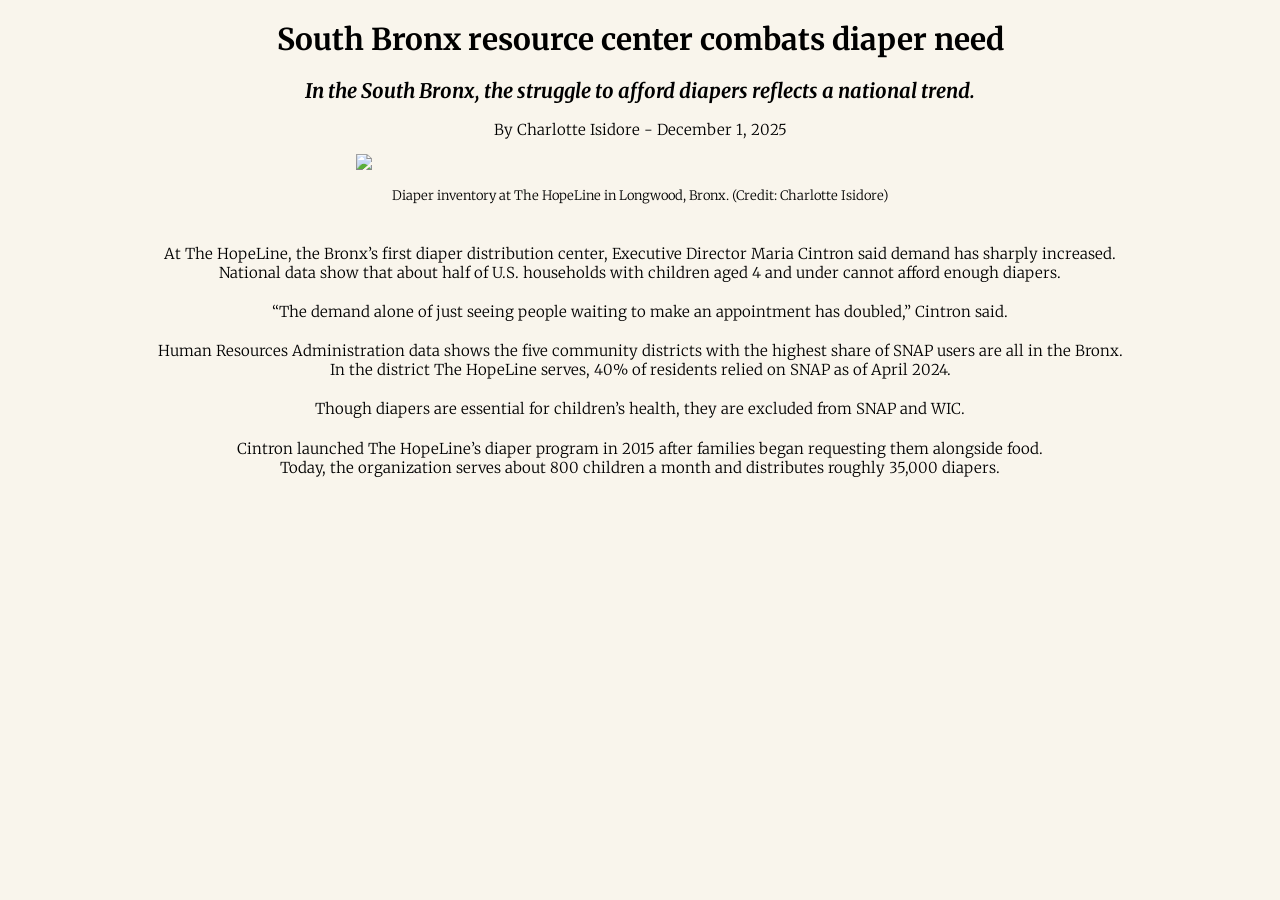
==== index.html @ 67afee9a "Rename 01-html-diaper-need-south-bronx.html to index.html" ====
<!DOCTYPE html>
<html>
	<head> <link rel="preconnect" href="https://fonts.googleapis.com">
		<link rel="preconnect" href="https://fonts.gstatic.com" crossorigin>
		<link href="https://fonts.googleapis.com/css2?family=Merriweather:ital,opsz,wght@0,18..144,300..900;1,18..144,300..900&display=swap" rel="stylesheet"> 
	 <link rel="stylesheet" type="text/css" href="styles.css">
	</head>
	<body>
		
		<h1>South Bronx resource center combats diaper need </h1>

		<h2>In the South Bronx, the struggle to afford diapers reflects a national trend.</h2>

		<h3>By Charlotte Isidore - December 1, 2025 </h3>

		<img src="20251111_HopeLineDiaperSupply copy.jpg">

		<h4> Diaper inventory at The HopeLine in Longwood, Bronx. (Credit: Charlotte Isidore) </h4>

		<p> At The HopeLine, the Bronx’s first diaper distribution center, Executive Director Maria Cintron said demand has sharply increased. <br> National data show that about half of U.S. households with children aged 4 and under cannot afford enough diapers. </p>

		<p> “The demand alone of just seeing people waiting to make an appointment has doubled,” Cintron said. </p>

		<p> Human Resources Administration data shows the five community districts with the highest share of SNAP users are all in the Bronx. <br> In the district The HopeLine serves, 40% of residents relied on SNAP as of April 2024. </p>

		<p> Though diapers are essential for children’s health, they are excluded from SNAP and WIC. </p>

		<p> Cintron launched The HopeLine’s diaper program in 2015 after families began requesting them alongside food. <br> Today, the organization serves about 800 children a month and distributes roughly 35,000 diapers. </p>

	 </body>
</html>
---- styles.css ----
body { 
	font-family:merriweather; 
	font-size: 15px;
	text-align: center;
	background-color: #F9F5EC;
}
	

h1 {
	color:black;
	font-size:30px;
	font-weight: bolder;
}

 h2 {
 	color:black;
 	font-size:20px;
 	font-style: italic;
 	font-style: bold;
}

h3 {
	font-size: 15px;
	font-weight: lighter;
}

h4 { font-size:13px; 
	font-weight: lighter;
	padding-bottom: 20px;

}


img {
	display: block;
	width: 45%;
	padding: auto;
	margin-left: auto;
	margin-right: auto;
}


p {
	font-weight:lighter;
	margin: 20.1px;
	 padding: auto;}
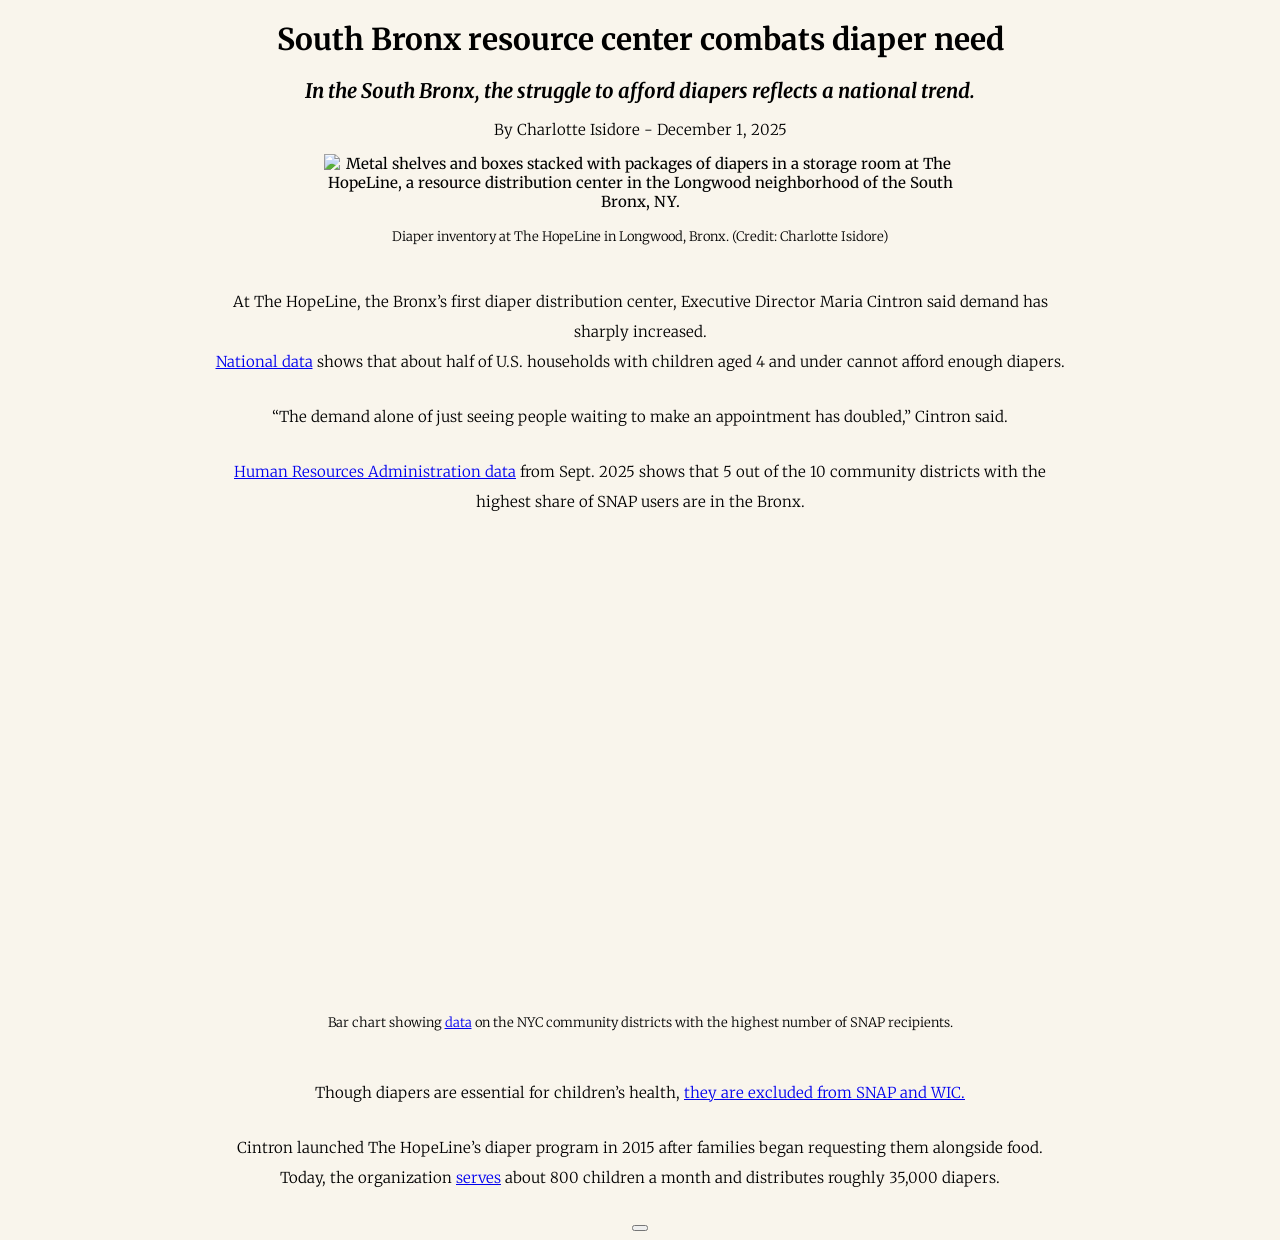
==== commit f135b72f: "Add files via upload" ====
--- a/index.html
+++ b/index.html
@@ -13,19 +13,25 @@
 
 		<h3>By Charlotte Isidore - December 1, 2025 </h3>
 
-		<img src="20251111_HopeLineDiaperSupply copy.jpg">
+		<img src="20251111_HopeLineDiaperSupply copy.jpg" alt= "Metal shelves and boxes stacked with packages of diapers in a storage room at The HopeLine, a resource distribution center in the Longwood neighborhood of the South Bronx, NY." class="center">
 
 		<h4> Diaper inventory at The HopeLine in Longwood, Bronx. (Credit: Charlotte Isidore) </h4>
 
-		<p> At The HopeLine, the Bronx’s first diaper distribution center, Executive Director Maria Cintron said demand has sharply increased. <br> National data show that about half of U.S. households with children aged 4 and under cannot afford enough diapers. </p>
+		<p> At The HopeLine, the Bronx’s first diaper distribution center, Executive Director Maria Cintron said demand has sharply increased. <br>   <a href="https://nationaldiaperbanknetwork.org/the-ndbn-diaper-check-2024/">National data</a> shows that about half of U.S. households with children aged 4 and under cannot afford enough diapers. </p>
 
 		<p> “The demand alone of just seeing people waiting to make an appointment has doubled,” Cintron said. </p>
 
-		<p> Human Resources Administration data shows the five community districts with the highest share of SNAP users are all in the Bronx. <br> In the district The HopeLine serves, 40% of residents relied on SNAP as of April 2024. </p>
+		<p>  <a href="https://data.cityofnewyork.us/Social-Services/Borough-Community-District-Report/5awp-wfkt/about_data">Human Resources Administration data</a> from Sept. 2025 shows that 5 out of the 10 community districts with the highest share of SNAP users are in the Bronx. </p>
 
-		<p> Though diapers are essential for children’s health, they are excluded from SNAP and WIC. </p>
+		<iframe width="732" height="451" seamless frameborder="0" scrolling="no" src="https://docs.google.com/spreadsheets/d/e/2PACX-1vRvTlJUyxUH27fGtRsbLrsxF7uHL4P1wASsgwcKd-G_-0ki3mJe5NVg23MYBXBcRlL7tV6rK8bCaVfE/pubchart?oid=377972660&amp;format=interactive"></iframe>
 
-		<p> Cintron launched The HopeLine’s diaper program in 2015 after families began requesting them alongside food. <br> Today, the organization serves about 800 children a month and distributes roughly 35,000 diapers. </p>
+		<h5> Bar chart showing <a href="https://data.cityofnewyork.us/Social-Services/Borough-Community-District-Report/5awp-wfkt/about_data">data</a>  on the NYC community districts with the highest number of SNAP recipients. </h5>
+
+		<p> Though diapers are essential for children’s health, <a href="https://nationaldiaperbanknetwork.org/federal-issues/">they are excluded from SNAP and WIC.</a> </p>
+
+		<p> Cintron launched The HopeLine’s diaper program in 2015 after families began requesting them alongside food. <br> Today, the organization <a href="https://thehopeline.org/diaper-need/">serves</a> about 800 children a month and distributes roughly 35,000 diapers. </p>
+
+		<button> </button>
 
 	 </body>
 </html>
--- a/styles.css
+++ b/styles.css
@@ -30,18 +30,28 @@
 
 }
 
+h5 {
+	font-size: 13px;
+	font-weight: lighter;
+	padding-bottom: 20px;
+}
 
-img {
+
+
+.center {
 	display: block;
-	width: 45%;
-	padding: auto;
 	margin-left: auto;
 	margin-right: auto;
+	width: 50%;
 }
 
 
 p {
 	font-weight:lighter;
-	margin: 20.1px;
-	 padding: auto;}
+	margin-left: 200px;
+	margin-right: 200px;
+	padding: 5px;
+	line-height: 30px;
+}
 
+
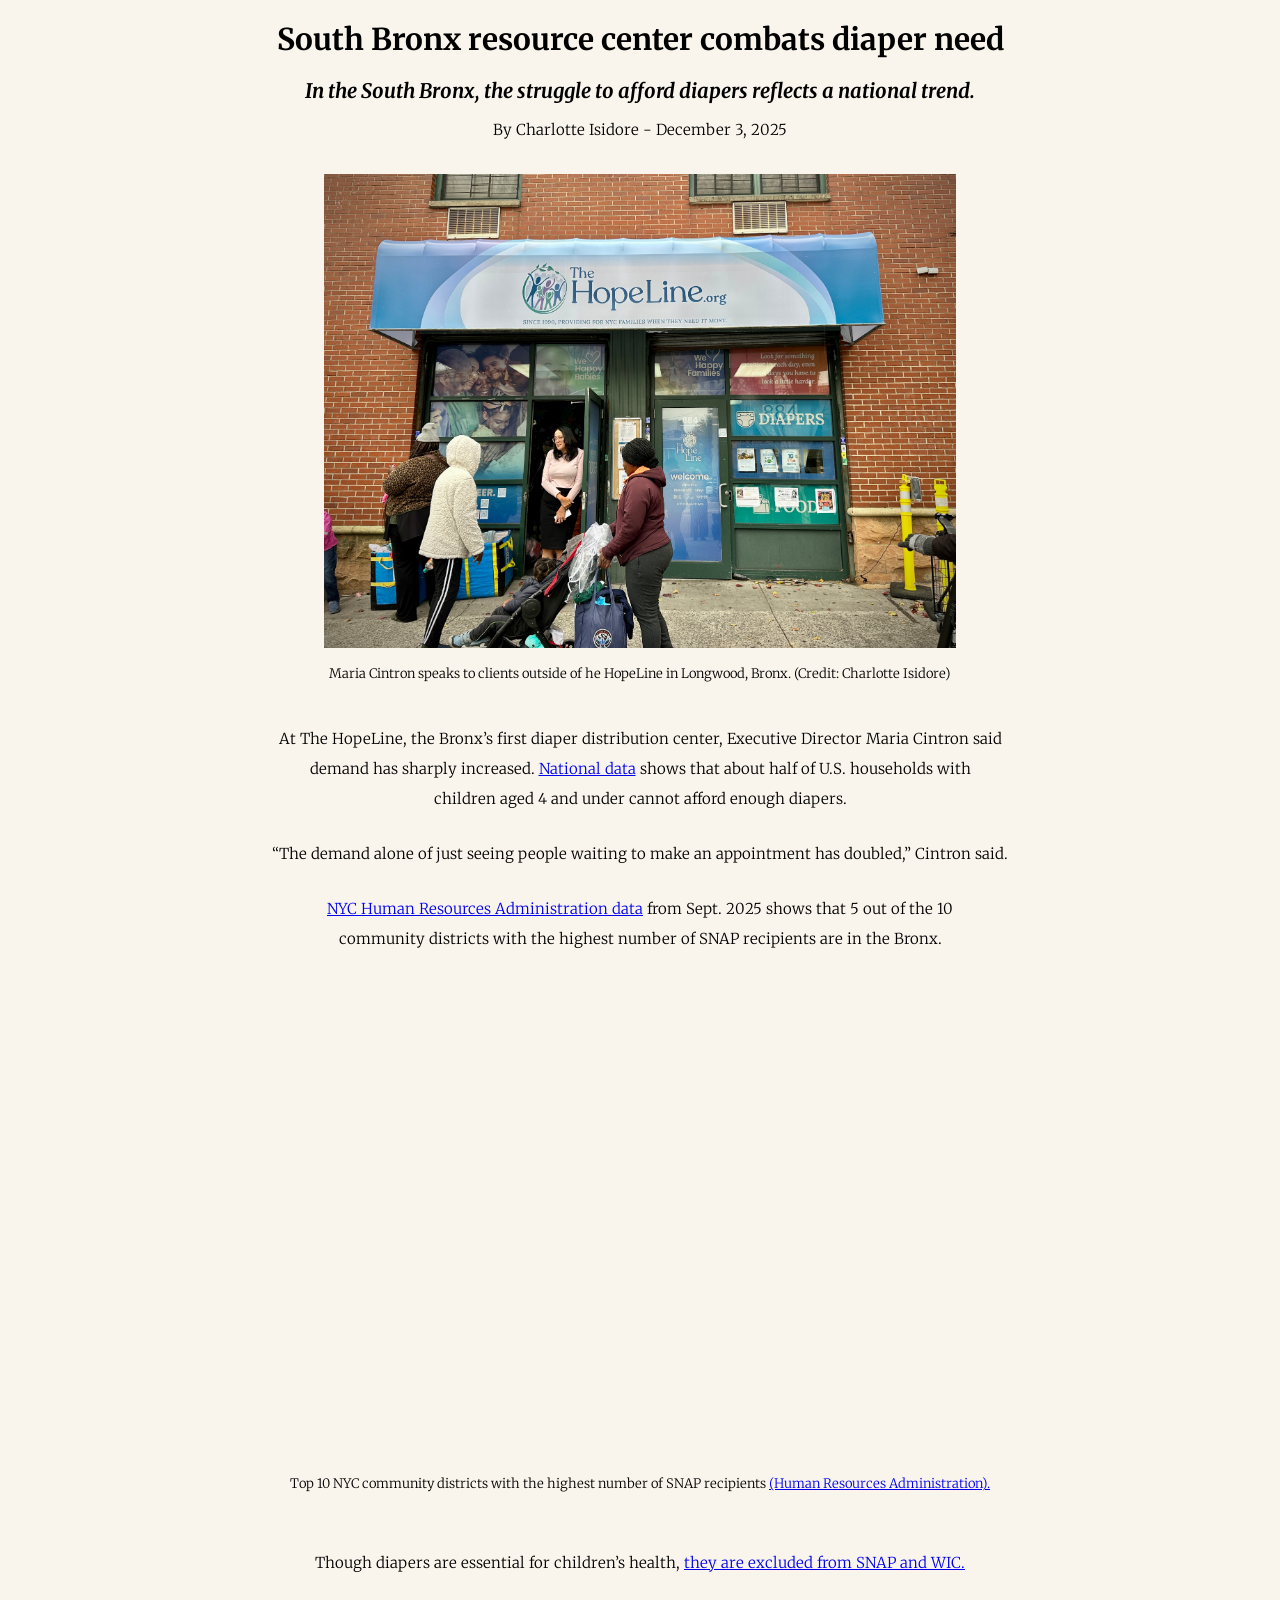
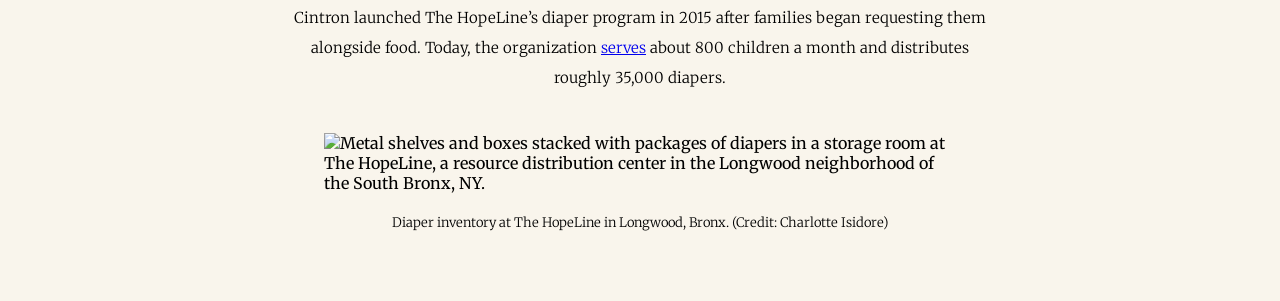
==== commit d04e4180: "Add files via upload" ====
--- a/index.html
+++ b/index.html
@@ -11,27 +11,30 @@
 
 		<h2>In the South Bronx, the struggle to afford diapers reflects a national trend.</h2>
 
-		<h3>By Charlotte Isidore - December 1, 2025 </h3>
+		<h3>By Charlotte Isidore - December 3, 2025 </h3>
+
+		<img src="20251111_HopeLineOutside copy.jpg" alt="A brick building with a blue awning labeled “The HopeLine.org,” a nonprofit resource distribution center in the Longwood neighborhood of the South Bronx, NY. The entrance has large posters showing smiling adults and children, along with signs for free diapers, food distribution, and family services. Several people stand outside, including women in winter clothing and a person pushing a stroller filled with bags. One woman stands in the doorway speaking with others. The sidewalk has donation bags and yellow safety posts." class="center">
+
+		<h4> Maria Cintron speaks to clients outside of he HopeLine in Longwood, Bronx. (Credit: Charlotte Isidore) </h4>
+
+
+		<p> At The HopeLine, the Bronx’s first diaper distribution center, Executive Director Maria Cintron said <br> demand has sharply increased. <a href="https://nationaldiaperbanknetwork.org/the-ndbn-diaper-check-2024/">National data</a> shows that about half of U.S. households with <br> children aged 4 and under cannot afford enough diapers. </p>
+
+		<p> “The demand alone of just seeing people waiting to make an appointment has doubled,” Cintron said. </p>
+
+		<p>  <a href="https://data.cityofnewyork.us/Social-Services/Borough-Community-District-Report/5awp-wfkt/about_data">NYC Human Resources Administration data</a> from Sept. 2025 shows that 5 out of the 10 <br> community districts with the highest number of SNAP recipients are in the Bronx. </p>
+
+		<iframe width="732" height="451" seamless frameborder="0" scrolling="no" src="https://docs.google.com/spreadsheets/d/e/2PACX-1vRvTlJUyxUH27fGtRsbLrsxF7uHL4P1wASsgwcKd-G_-0ki3mJe5NVg23MYBXBcRlL7tV6rK8bCaVfE/pubchart?oid=377972660&amp;format=interactive" class="center"></iframe>
+
+		<h6> Top 10 NYC community districts with the highest number of SNAP recipients <a href="https://data.cityofnewyork.us/Social-Services/Borough-Community-District-Report/5awp-wfkt/about_data">(Human Resources Administration).</a>  </h6>
+
+		<p> Though diapers are essential for children’s health, <a href="https://nationaldiaperbanknetwork.org/federal-issues/">they are excluded from SNAP and WIC.</a> </p>
+
+		<p> Cintron launched The HopeLine’s diaper program in 2015 after families began requesting them <br> alongside food. Today, the organization <a href="https://thehopeline.org/diaper-need/">serves</a> about 800 children a month and distributes <br> roughly 35,000 diapers. </p>
 
 		<img src="20251111_HopeLineDiaperSupply copy.jpg" alt= "Metal shelves and boxes stacked with packages of diapers in a storage room at The HopeLine, a resource distribution center in the Longwood neighborhood of the South Bronx, NY." class="center">
 
-		<h4> Diaper inventory at The HopeLine in Longwood, Bronx. (Credit: Charlotte Isidore) </h4>
-
-		<p> At The HopeLine, the Bronx’s first diaper distribution center, Executive Director Maria Cintron said demand has sharply increased. <br>   <a href="https://nationaldiaperbanknetwork.org/the-ndbn-diaper-check-2024/">National data</a> shows that about half of U.S. households with children aged 4 and under cannot afford enough diapers. </p>
-
-		<p> “The demand alone of just seeing people waiting to make an appointment has doubled,” Cintron said. </p>
-
-		<p>  <a href="https://data.cityofnewyork.us/Social-Services/Borough-Community-District-Report/5awp-wfkt/about_data">Human Resources Administration data</a> from Sept. 2025 shows that 5 out of the 10 community districts with the highest share of SNAP users are in the Bronx. </p>
-
-		<iframe width="732" height="451" seamless frameborder="0" scrolling="no" src="https://docs.google.com/spreadsheets/d/e/2PACX-1vRvTlJUyxUH27fGtRsbLrsxF7uHL4P1wASsgwcKd-G_-0ki3mJe5NVg23MYBXBcRlL7tV6rK8bCaVfE/pubchart?oid=377972660&amp;format=interactive"></iframe>
-
-		<h5> Bar chart showing <a href="https://data.cityofnewyork.us/Social-Services/Borough-Community-District-Report/5awp-wfkt/about_data">data</a>  on the NYC community districts with the highest number of SNAP recipients. </h5>
-
-		<p> Though diapers are essential for children’s health, <a href="https://nationaldiaperbanknetwork.org/federal-issues/">they are excluded from SNAP and WIC.</a> </p>
-
-		<p> Cintron launched The HopeLine’s diaper program in 2015 after families began requesting them alongside food. <br> Today, the organization <a href="https://thehopeline.org/diaper-need/">serves</a> about 800 children a month and distributes roughly 35,000 diapers. </p>
-
-		<button> </button>
+		<h5> Diaper inventory at The HopeLine in Longwood, Bronx. (Credit: Charlotte Isidore) </h5>
 
 	 </body>
 </html>
--- a/styles.css
+++ b/styles.css
@@ -1,8 +1,8 @@
 body { 
 	font-family:merriweather; 
-	font-size: 15px;
-	text-align: center;
 	background-color: #F9F5EC;
+	margin-top: auto;
+	margin-bottom: 50px;
 }
 	
 
@@ -10,6 +10,7 @@
 	color:black;
 	font-size:30px;
 	font-weight: bolder;
+	text-align: center;
 }
 
  h2 {
@@ -17,16 +18,19 @@
  	font-size:20px;
  	font-style: italic;
  	font-style: bold;
+ 	text-align: center;
 }
 
 h3 {
 	font-size: 15px;
 	font-weight: lighter;
+	text-align: center;
 }
 
 h4 { font-size:13px; 
 	font-weight: lighter;
 	padding-bottom: 20px;
+	text-align: center;
 
 }
 
@@ -34,8 +38,15 @@
 	font-size: 13px;
 	font-weight: lighter;
 	padding-bottom: 20px;
+	text-align: center;
 }
 
+h6 {
+	font-size: 13px;
+	font-weight: lighter;
+	padding-bottom: 20px;
+	text-align: center;
+}
 
 
 .center {
@@ -43,15 +54,19 @@
 	margin-left: auto;
 	margin-right: auto;
 	width: 50%;
+	padding-top: 20px;
 }
 
 
 p {
+	font-size: 15px;
 	font-weight:lighter;
-	margin-left: 200px;
-	margin-right: 200px;
 	padding: 5px;
 	line-height: 30px;
+	display: block;
+    margin-left: auto;
+    margin-right: auto;
+    text-align: center;
 }
 
 
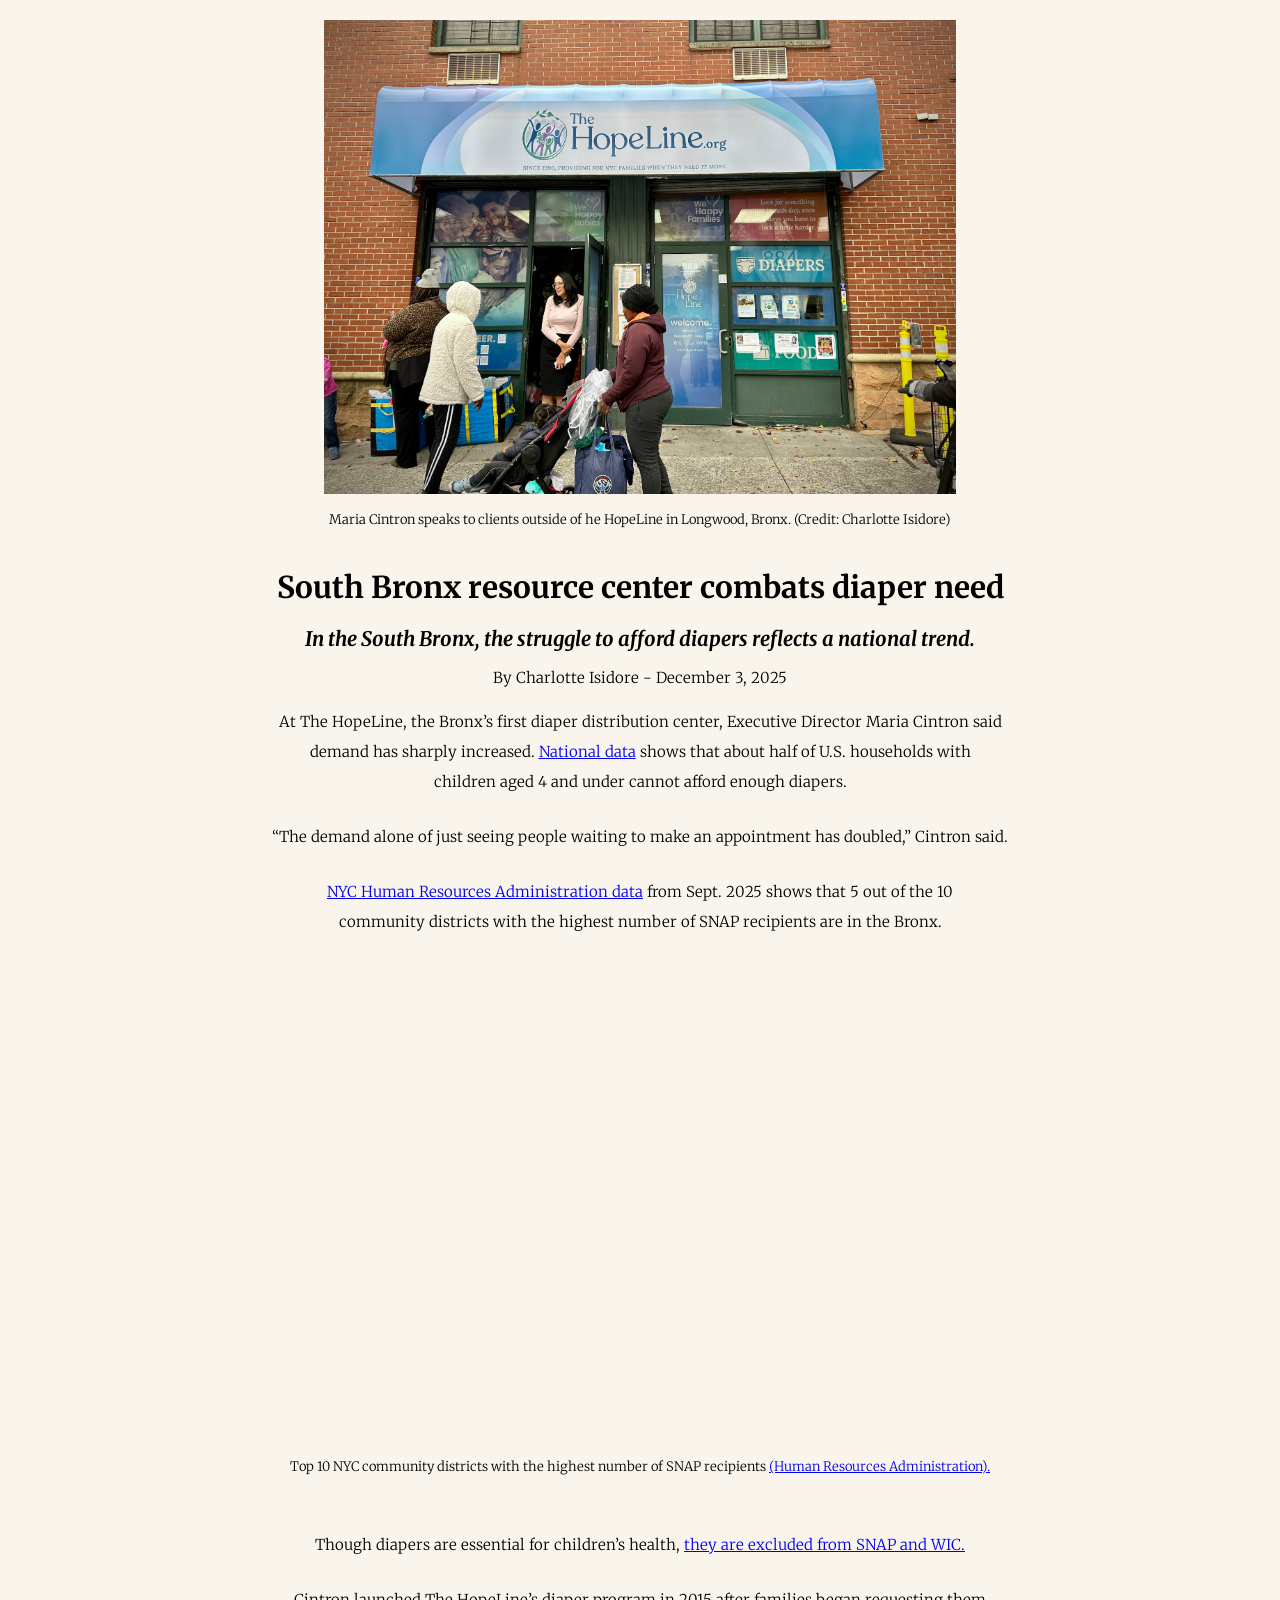
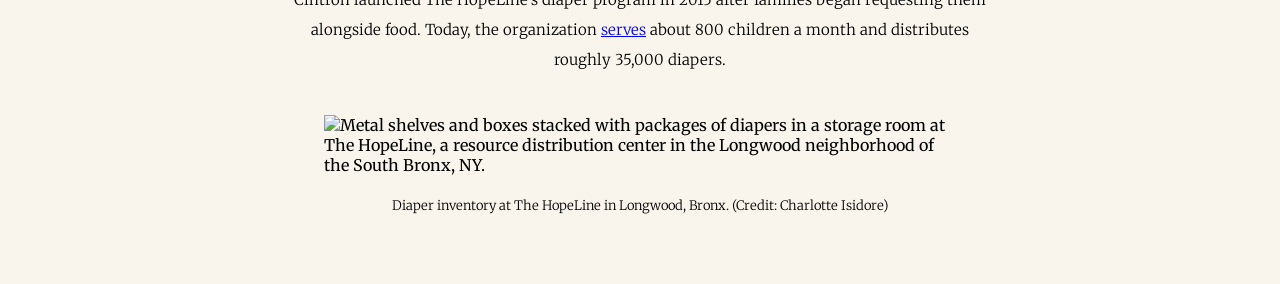
==== commit 0468718e: "Add files via upload" ====
--- a/index.html
+++ b/index.html
@@ -7,15 +7,15 @@
 	</head>
 	<body>
 		
+		<img src="20251111_HopeLineOutside copy.jpg" alt="A brick building with a blue awning labeled “The HopeLine.org,” a nonprofit resource distribution center in the Longwood neighborhood of the South Bronx, NY. The entrance has large posters showing smiling adults and children, along with signs for free diapers, food distribution, and family services. Several people stand outside, including women in winter clothing and a person pushing a stroller filled with bags. One woman stands in the doorway speaking with others. The sidewalk has donation bags and yellow safety posts." class="center">
+
+		<h4> Maria Cintron speaks to clients outside of he HopeLine in Longwood, Bronx. (Credit: Charlotte Isidore) </h4>
+		
 		<h1>South Bronx resource center combats diaper need </h1>
 
 		<h2>In the South Bronx, the struggle to afford diapers reflects a national trend.</h2>
 
 		<h3>By Charlotte Isidore - December 3, 2025 </h3>
-
-		<img src="20251111_HopeLineOutside copy.jpg" alt="A brick building with a blue awning labeled “The HopeLine.org,” a nonprofit resource distribution center in the Longwood neighborhood of the South Bronx, NY. The entrance has large posters showing smiling adults and children, along with signs for free diapers, food distribution, and family services. Several people stand outside, including women in winter clothing and a person pushing a stroller filled with bags. One woman stands in the doorway speaking with others. The sidewalk has donation bags and yellow safety posts." class="center">
-
-		<h4> Maria Cintron speaks to clients outside of he HopeLine in Longwood, Bronx. (Credit: Charlotte Isidore) </h4>
 
 
 		<p> At The HopeLine, the Bronx’s first diaper distribution center, Executive Director Maria Cintron said <br> demand has sharply increased. <a href="https://nationaldiaperbanknetwork.org/the-ndbn-diaper-check-2024/">National data</a> shows that about half of U.S. households with <br> children aged 4 and under cannot afford enough diapers. </p>
--- a/styles.css
+++ b/styles.css
@@ -67,6 +67,11 @@
     margin-left: auto;
     margin-right: auto;
     text-align: center;
+    margin-block-start: 1em;
+    margin-block-end: 1em;
+    margin-inline-start: 0px;
+    margin-inline-end: 0px;
+    unicode-bidi: isolate;
 }
 
 
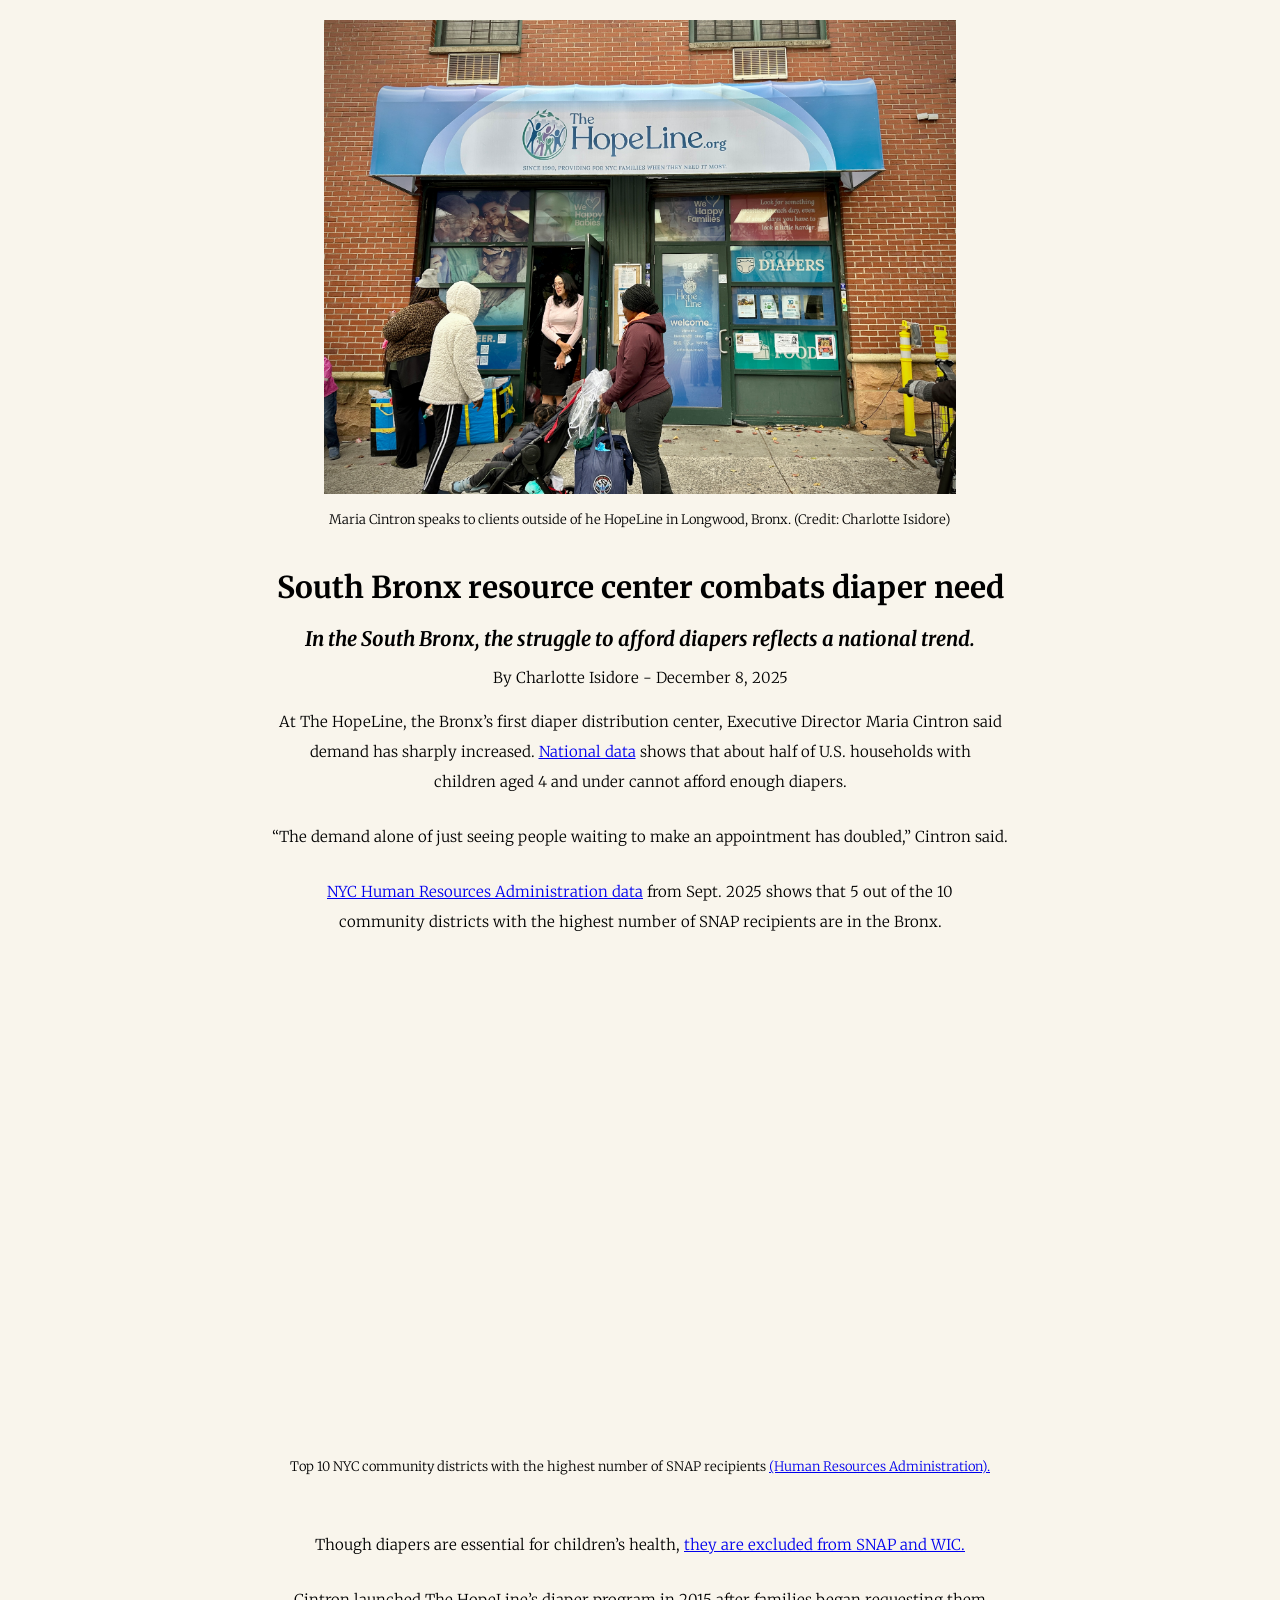
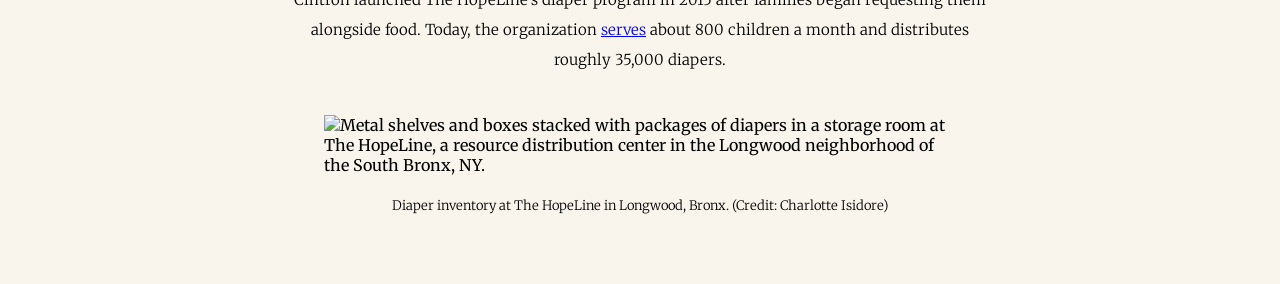
==== commit d3731455: "Add files via upload" ====
--- a/index.html
+++ b/index.html
@@ -4,7 +4,7 @@
 		<link rel="preconnect" href="https://fonts.gstatic.com" crossorigin>
 		<link href="https://fonts.googleapis.com/css2?family=Merriweather:ital,opsz,wght@0,18..144,300..900;1,18..144,300..900&display=swap" rel="stylesheet"> 
 	 <link rel="stylesheet" type="text/css" href="styles.css">
-	</head>
+	 <title> Bronx Diaper Program</title> </head>
 	<body>
 		
 		<img src="20251111_HopeLineOutside copy.jpg" alt="A brick building with a blue awning labeled “The HopeLine.org,” a nonprofit resource distribution center in the Longwood neighborhood of the South Bronx, NY. The entrance has large posters showing smiling adults and children, along with signs for free diapers, food distribution, and family services. Several people stand outside, including women in winter clothing and a person pushing a stroller filled with bags. One woman stands in the doorway speaking with others. The sidewalk has donation bags and yellow safety posts." class="center">
@@ -15,7 +15,7 @@
 
 		<h2>In the South Bronx, the struggle to afford diapers reflects a national trend.</h2>
 
-		<h3>By Charlotte Isidore - December 3, 2025 </h3>
+		<h3>By Charlotte Isidore - December 8, 2025 </h3>
 
 
 		<p> At The HopeLine, the Bronx’s first diaper distribution center, Executive Director Maria Cintron said <br> demand has sharply increased. <a href="https://nationaldiaperbanknetwork.org/the-ndbn-diaper-check-2024/">National data</a> shows that about half of U.S. households with <br> children aged 4 and under cannot afford enough diapers. </p>
@@ -24,7 +24,7 @@
 
 		<p>  <a href="https://data.cityofnewyork.us/Social-Services/Borough-Community-District-Report/5awp-wfkt/about_data">NYC Human Resources Administration data</a> from Sept. 2025 shows that 5 out of the 10 <br> community districts with the highest number of SNAP recipients are in the Bronx. </p>
 
-		<iframe width="732" height="451" seamless frameborder="0" scrolling="no" src="https://docs.google.com/spreadsheets/d/e/2PACX-1vRvTlJUyxUH27fGtRsbLrsxF7uHL4P1wASsgwcKd-G_-0ki3mJe5NVg23MYBXBcRlL7tV6rK8bCaVfE/pubchart?oid=377972660&amp;format=interactive" class="center"></iframe>
+		<iframe width="732" height="451" seamless frameborder="0" scrolling="no" src="https://docs.google.com/spreadsheets/d/e/2PACX-1vRvTlJUyxUH27fGtRsbLrsxF7uHL4P1wASsgwcKd-G_-0ki3mJe5NVg23MYBXBcRlL7tV6rK8bCaVfE/pubchart?oid=377972660&amp;format=interactive" class="graph"></iframe>
 
 		<h6> Top 10 NYC community districts with the highest number of SNAP recipients <a href="https://data.cityofnewyork.us/Social-Services/Borough-Community-District-Report/5awp-wfkt/about_data">(Human Resources Administration).</a>  </h6>
 
--- a/styles.css
+++ b/styles.css
@@ -48,12 +48,18 @@
 	text-align: center;
 }
 
-
 .center {
 	display: block;
 	margin-left: auto;
 	margin-right: auto;
 	width: 50%;
+	padding-top: 20px;
+}
+
+.graph {
+	display: block;
+	margin-left: auto;
+	margin-right: auto;
 	padding-top: 20px;
 }
 
@@ -67,11 +73,6 @@
     margin-left: auto;
     margin-right: auto;
     text-align: center;
-    margin-block-start: 1em;
-    margin-block-end: 1em;
-    margin-inline-start: 0px;
-    margin-inline-end: 0px;
-    unicode-bidi: isolate;
 }
 
 
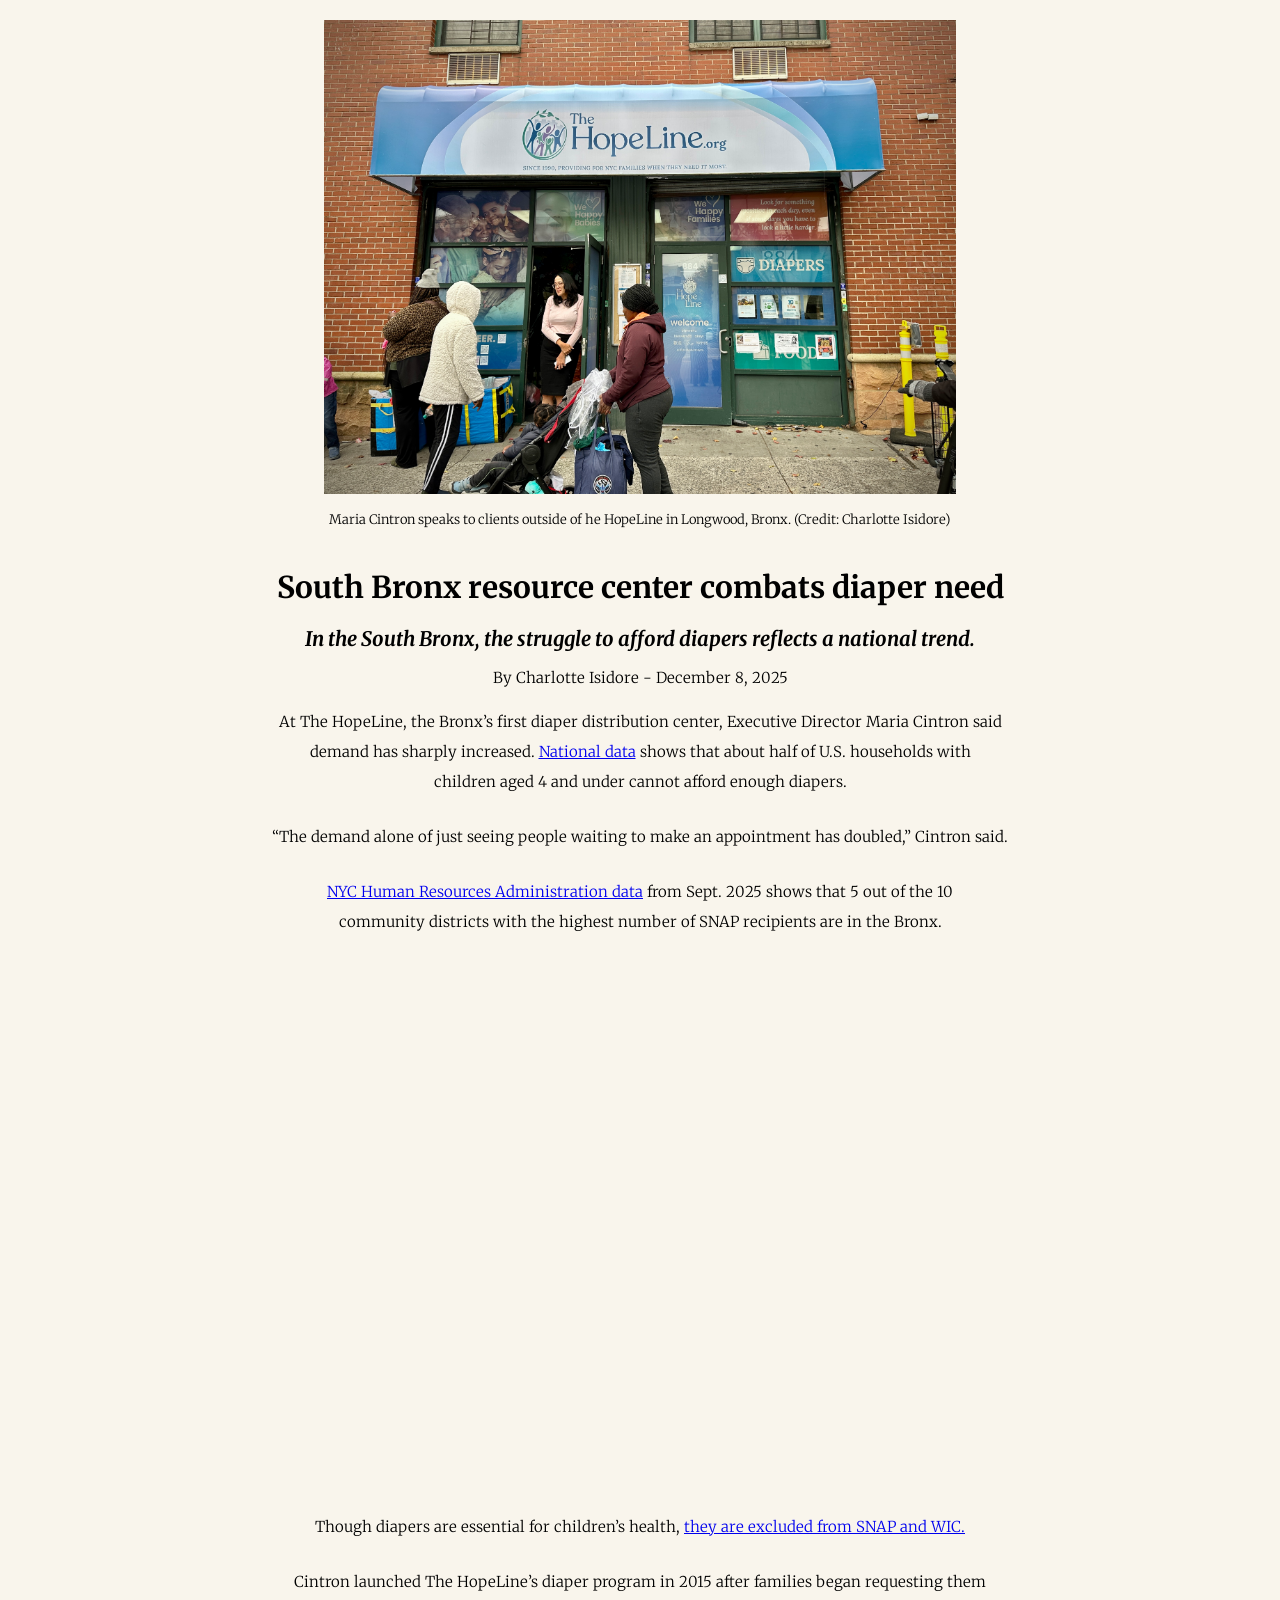
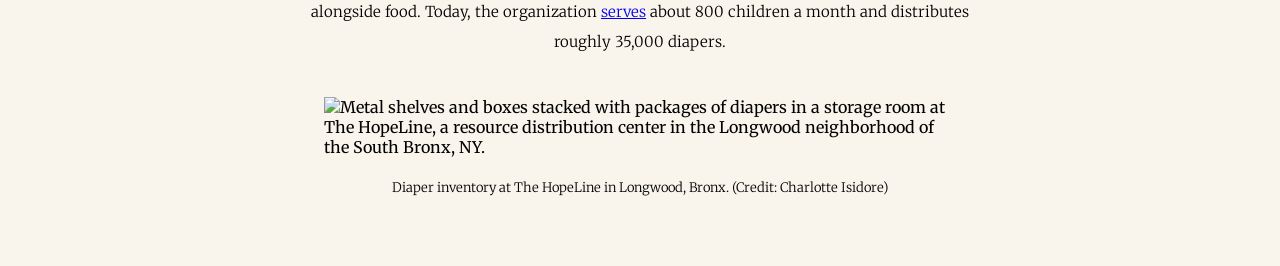
==== commit 7aa797ae: "Add files via upload" ====
--- a/index.html
+++ b/index.html
@@ -24,9 +24,7 @@
 
 		<p>  <a href="https://data.cityofnewyork.us/Social-Services/Borough-Community-District-Report/5awp-wfkt/about_data">NYC Human Resources Administration data</a> from Sept. 2025 shows that 5 out of the 10 <br> community districts with the highest number of SNAP recipients are in the Bronx. </p>
 
-		<iframe width="732" height="451" seamless frameborder="0" scrolling="no" src="https://docs.google.com/spreadsheets/d/e/2PACX-1vRvTlJUyxUH27fGtRsbLrsxF7uHL4P1wASsgwcKd-G_-0ki3mJe5NVg23MYBXBcRlL7tV6rK8bCaVfE/pubchart?oid=377972660&amp;format=interactive" class="graph"></iframe>
-
-		<h6> Top 10 NYC community districts with the highest number of SNAP recipients <a href="https://data.cityofnewyork.us/Social-Services/Borough-Community-District-Report/5awp-wfkt/about_data">(Human Resources Administration).</a>  </h6>
+		<iframe title="Total SNAP Recipients by NYC Community District" aria-label="Column Chart" id="datawrapper-chart-RvG8J" src="https://datawrapper.dwcdn.net/RvG8J/1/" scrolling="no" frameborder="0" style="width: 0; min-width: 50% !important; border: none;" height="515" data-external="1" class="graph" ></iframe><script type="text/javascript">window.addEventListener("message",function(a){if(void 0!==a.data["datawrapper-height"]){var e=document.querySelectorAll("iframe");for(var t in a.data["datawrapper-height"])for(var r,i=0;r=e[i];i++)if(r.contentWindow===a.source){var d=a.data["datawrapper-height"][t]+"px";r.style.height=d}}});</script>
 
 		<p> Though diapers are essential for children’s health, <a href="https://nationaldiaperbanknetwork.org/federal-issues/">they are excluded from SNAP and WIC.</a> </p>
 
--- a/styles.css
+++ b/styles.css
@@ -56,13 +56,13 @@
 	padding-top: 20px;
 }
 
-.graph {
+.graph { 
 	display: block;
 	margin-left: auto;
 	margin-right: auto;
+	width: 100%;
 	padding-top: 20px;
-}
-
+ }
 
 p {
 	font-size: 15px;
